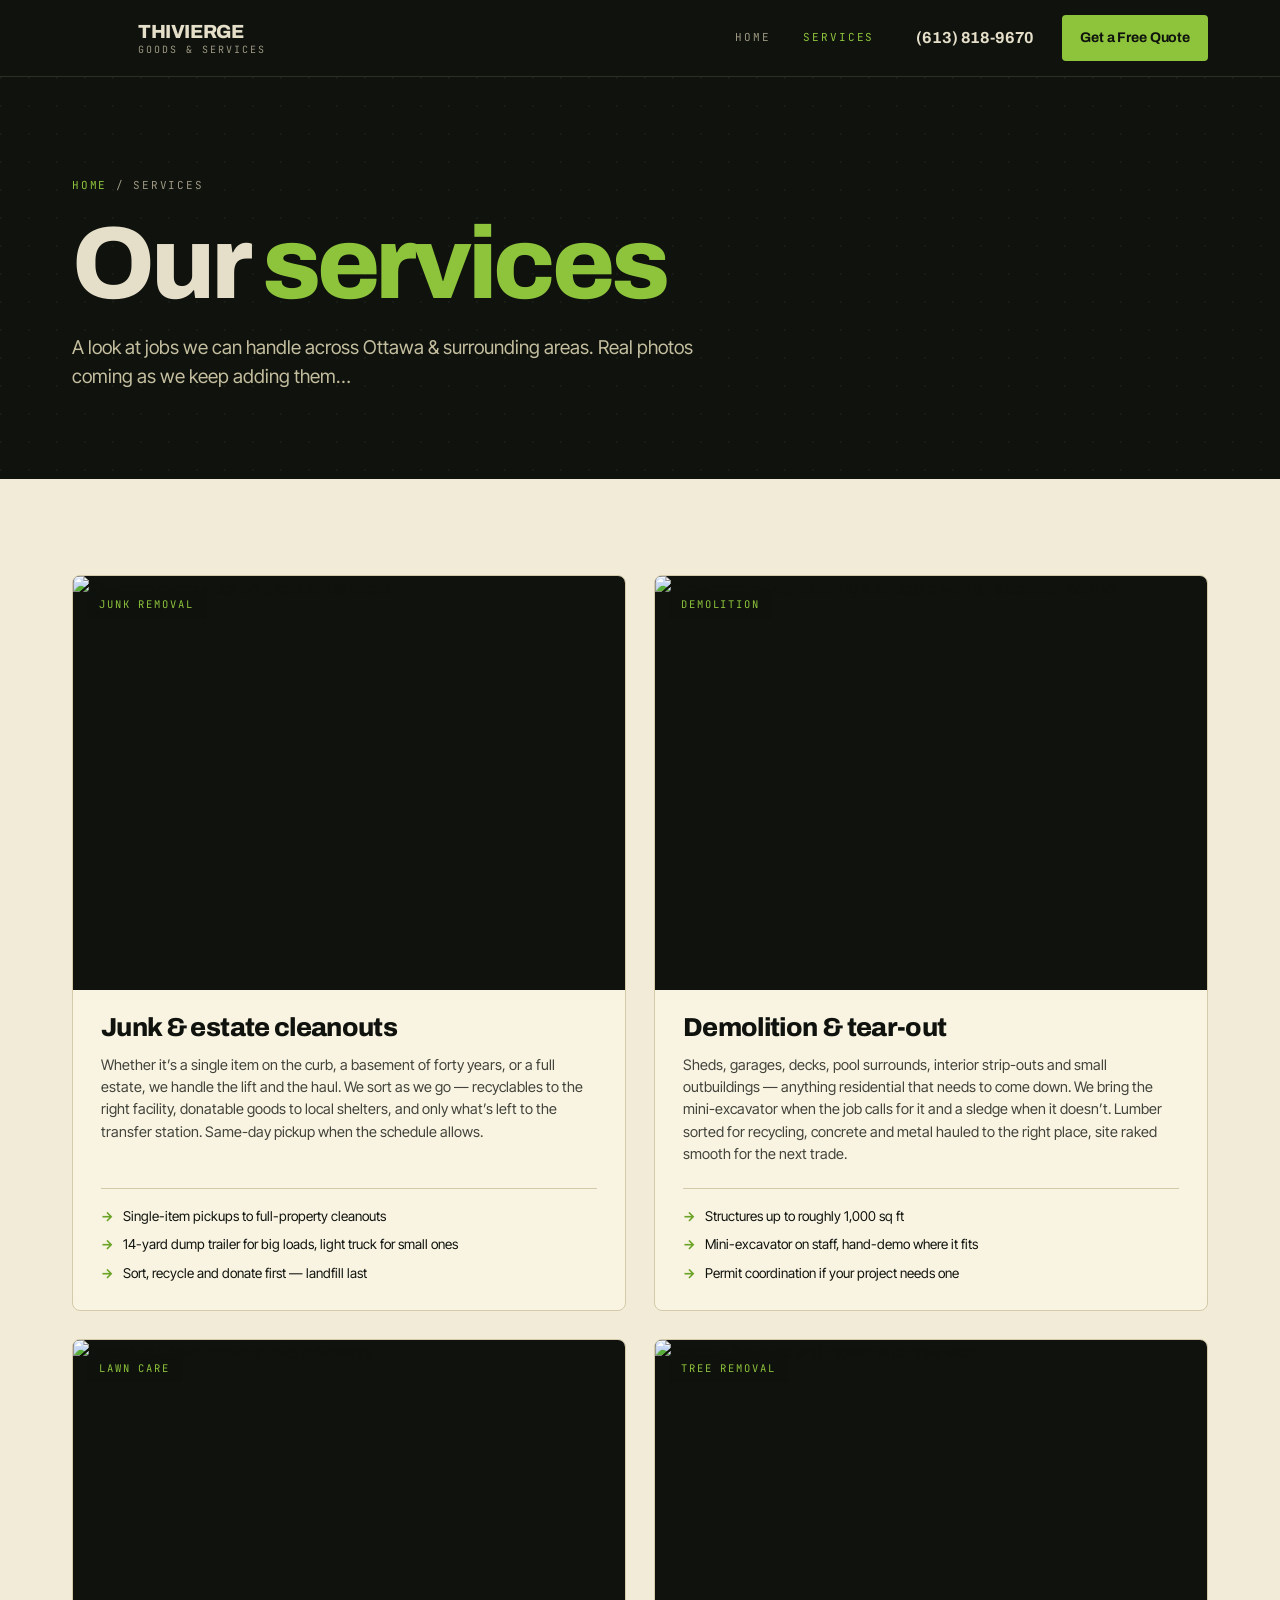
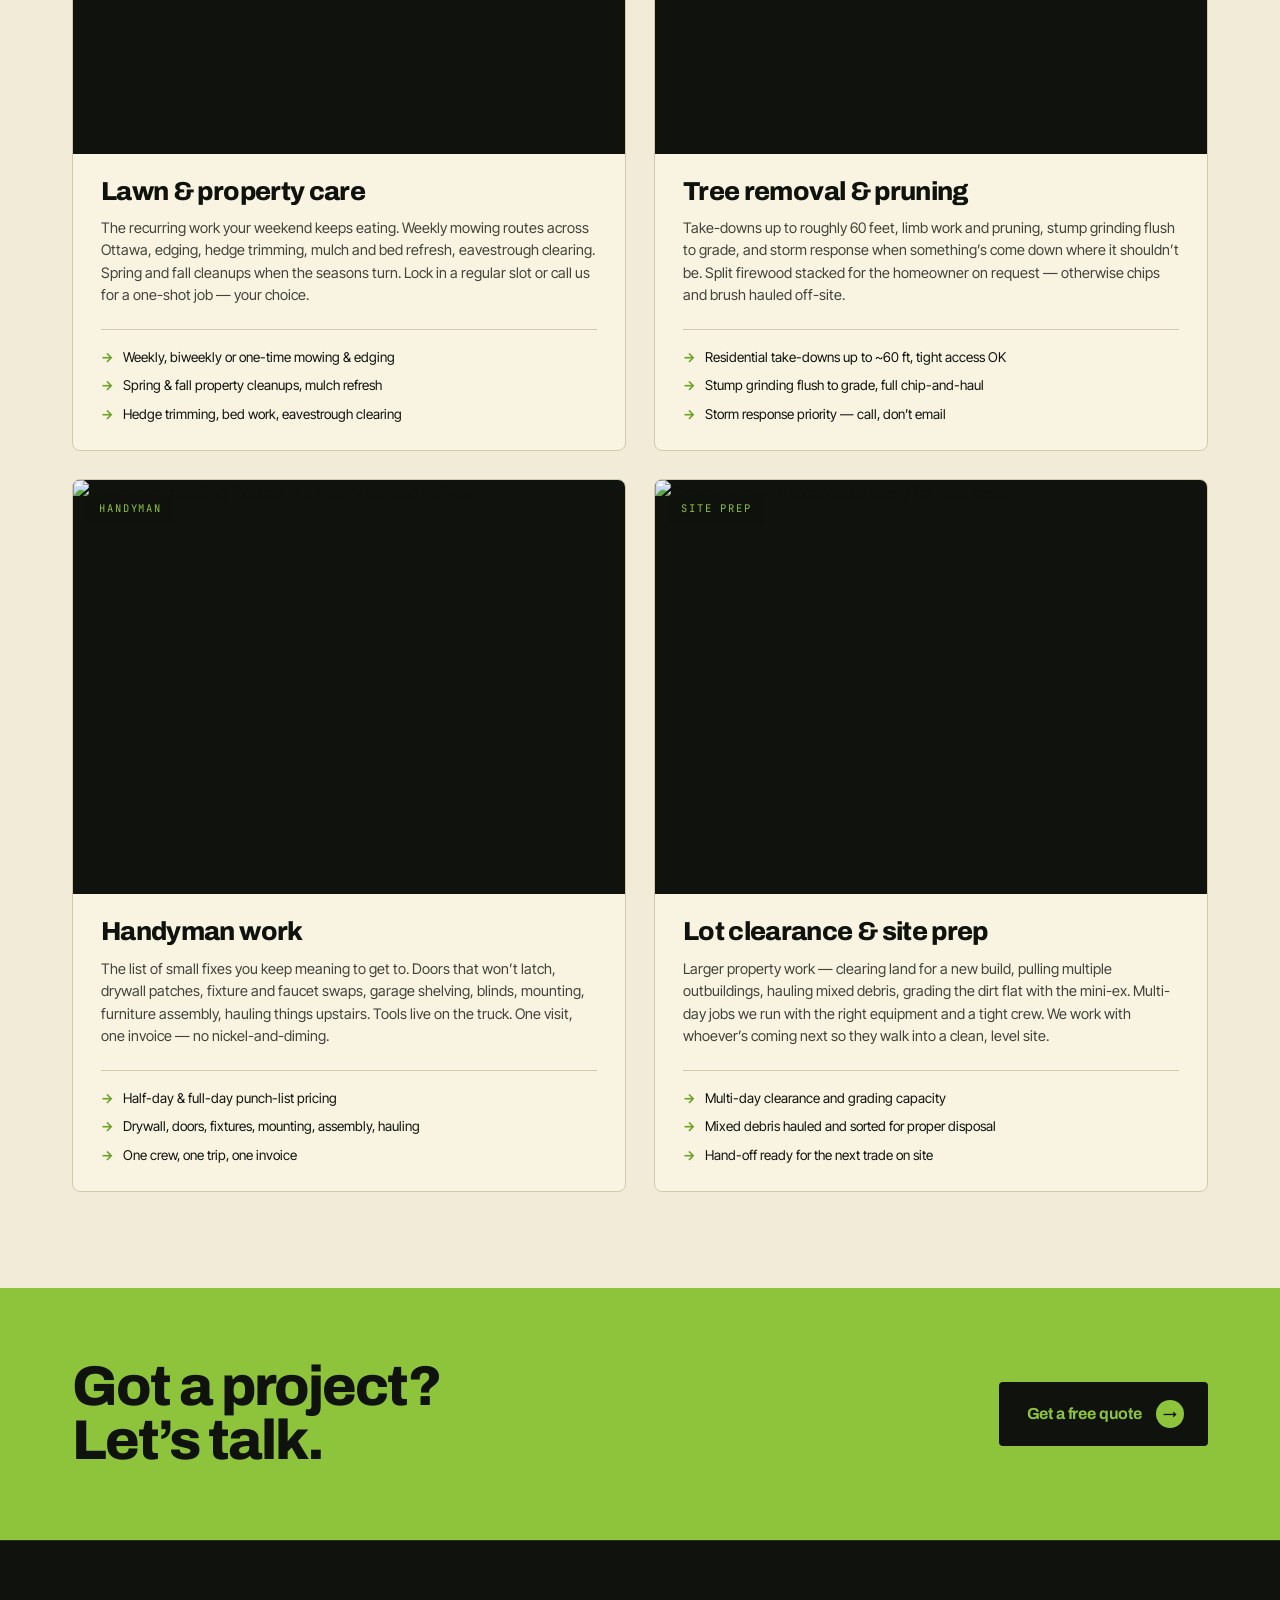
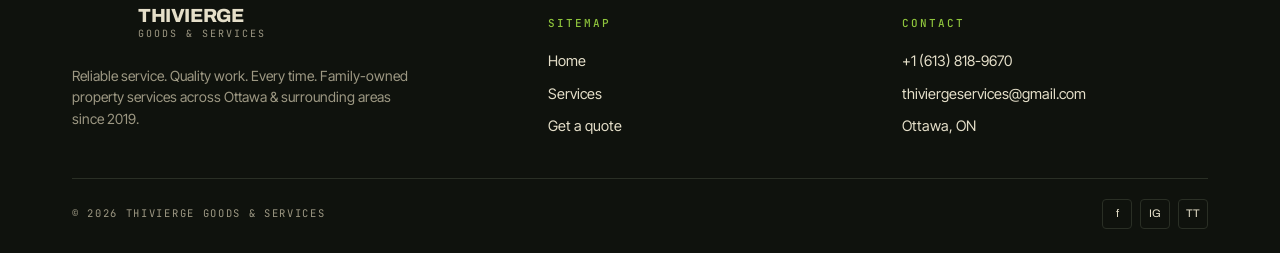
==== services.html @ 4141cfe2 "Add files via upload" ====
<!doctype html>
<html lang="en">
<head>
  <meta charset="utf-8" />
  <meta name="viewport" content="width=device-width, initial-scale=1" />
  <title>Services — Thivierge Goods &amp; Services</title>
  <meta name="description" content="Thivierge Goods &amp; Services — junk removal, demolition, lawn care, tree work, handyman jobs and site prep across Ottawa &amp; surrounding areas." />
  <link rel="preconnect" href="https://fonts.googleapis.com">
  <link rel="preconnect" href="https://fonts.gstatic.com" crossorigin>
  <link href="https://fonts.googleapis.com/css2?family=Archivo:wght@500;700;800&family=Inter+Tight:wght@400;500;600&family=JetBrains+Mono:wght@400;500&display=swap" rel="stylesheet">
  <link rel="stylesheet" href="style.css" />
  <style>
    /* Scroll padding so anchor jumps land below the sticky nav */
    html { scroll-padding-top: 96px; }
  </style>
</head>
<body data-screen-label="Services">

  <header class="nav">
    <div class="wrap nav-inner">
      <a href="index.html" class="brand">
        <span class="brand-mark" aria-label="Thivierge logo"></span>
        <span class="brand-name">
          <div class="n1">THIVIERGE</div>
          <div class="n2">Goods &amp; Services</div>
        </span>
      </a>
      <div class="nav-right">
        <nav class="nav-links">
          <a href="index.html">Home</a>
          <a href="services.html" class="active">Services</a>
        </nav>
        <a href="tel:+16138189670" class="nav-phone">(613) 818-9670</a>
        <a href="index.html#quote" class="nav-cta">Get a Free Quote</a>
      </div>
    </div>
  </header>

  <!-- Page hero -->
  <section class="page-hero">
    <div class="wrap page-hero-inner">
      <div class="crumb"><a href="index.html">Home</a> / Services</div>
      <h1>Our <span class="em">services</span></h1>
      <p class="lede">A look at jobs we can handle across Ottawa &amp; surrounding areas. Real photos coming as we keep adding them&hellip;</p>
    </div>
  </section>

  <!-- Services grid -->
  <section>
    <div class="wrap">
      <div class="case-grid">

        <article class="case" id="junk">
          <div class="case-photo">
            <img src="assets/portfolio/heavy-duty-reliability.jpg" alt="Thivierge dump truck on a residential street" loading="lazy" />
            <span class="badge">Junk removal</span>
          </div>
          <div class="case-body">
            <h3>Junk &amp; estate cleanouts</h3>
            <p class="desc">Whether it&rsquo;s a single item on the curb, a basement of forty years, or a full estate, we handle the lift and the haul. We sort as we go &mdash; recyclables to the right facility, donatable goods to local shelters, and only what&rsquo;s left to the transfer station. Same-day pickup when the schedule allows.</p>
            <ul class="case-features">
              <li>Single-item pickups to full-property cleanouts</li>
              <li>14-yard dump trailer for big loads, light truck for small ones</li>
              <li>Sort, recycle and donate first &mdash; landfill last</li>
            </ul>
          </div>
        </article>

        <article class="case" id="demo">
          <div class="case-photo">
            <img src="assets/portfolio/structural-demolition.jpg" alt="Crew member demolishing a structure with an excavator behind" loading="lazy" />
            <span class="badge">Demolition</span>
          </div>
          <div class="case-body">
            <h3>Demolition &amp; tear-out</h3>
            <p class="desc">Sheds, garages, decks, pool surrounds, interior strip-outs and small outbuildings &mdash; anything residential that needs to come down. We bring the mini-excavator when the job calls for it and a sledge when it doesn&rsquo;t. Lumber sorted for recycling, concrete and metal hauled to the right place, site raked smooth for the next trade.</p>
            <ul class="case-features">
              <li>Structures up to roughly 1,000 sq ft</li>
              <li>Mini-excavator on staff, hand-demo where it fits</li>
              <li>Permit coordination if your project needs one</li>
            </ul>
          </div>
        </article>

        <article class="case" id="lawn">
          <div class="case-photo">
            <img src="assets/portfolio/precision-lawn-care.jpg" alt="Freshly cut lawn between two driveways" loading="lazy" />
            <span class="badge">Lawn care</span>
          </div>
          <div class="case-body">
            <h3>Lawn &amp; property care</h3>
            <p class="desc">The recurring work your weekend keeps eating. Weekly mowing routes across Ottawa, edging, hedge trimming, mulch and bed refresh, eavestrough clearing. Spring and fall cleanups when the seasons turn. Lock in a regular slot or call us for a one-shot job &mdash; your choice.</p>
            <ul class="case-features">
              <li>Weekly, biweekly or one-time mowing &amp; edging</li>
              <li>Spring &amp; fall property cleanups, mulch refresh</li>
              <li>Hedge trimming, bed work, eavestrough clearing</li>
            </ul>
          </div>
        </article>

        <article class="case" id="tree">
          <div class="case-photo">
            <img src="assets/portfolio/industrial-maintenance.jpg" alt="Stacked firewood and mower after tree work" loading="lazy" />
            <span class="badge">Tree removal</span>
          </div>
          <div class="case-body">
            <h3>Tree removal &amp; pruning</h3>
            <p class="desc">Take-downs up to roughly 60 feet, limb work and pruning, stump grinding flush to grade, and storm response when something&rsquo;s come down where it shouldn&rsquo;t be. Split firewood stacked for the homeowner on request &mdash; otherwise chips and brush hauled off-site.</p>
            <ul class="case-features">
              <li>Residential take-downs up to ~60 ft, tight access OK</li>
              <li>Stump grinding flush to grade, full chip-and-haul</li>
              <li>Storm response priority &mdash; call, don&rsquo;t email</li>
            </ul>
          </div>
        </article>

        <article class="case" id="handy">
          <div class="case-photo">
            <img src="assets/portfolio/honest-communication.jpg" alt="Handyman installing fixtures in a freshly painted hallway" loading="lazy" />
            <span class="badge">Handyman</span>
          </div>
          <div class="case-body">
            <h3>Handyman work</h3>
            <p class="desc">The list of small fixes you keep meaning to get to. Doors that won&rsquo;t latch, drywall patches, fixture and faucet swaps, garage shelving, blinds, mounting, furniture assembly, hauling things upstairs. Tools live on the truck. One visit, one invoice &mdash; no nickel-and-diming.</p>
            <ul class="case-features">
              <li>Half-day &amp; full-day punch-list pricing</li>
              <li>Drywall, doors, fixtures, mounting, assembly, hauling</li>
              <li>One crew, one trip, one invoice</li>
            </ul>
          </div>
        </article>

        <article class="case" id="site">
          <div class="case-photo">
            <img src="assets/portfolio/clean-site-solutions.jpg" alt="Cleared site with excavators ready for next trade" loading="lazy" />
            <span class="badge">Site prep</span>
          </div>
          <div class="case-body">
            <h3>Lot clearance &amp; site prep</h3>
            <p class="desc">Larger property work &mdash; clearing land for a new build, pulling multiple outbuildings, hauling mixed debris, grading the dirt flat with the mini-ex. Multi-day jobs we run with the right equipment and a tight crew. We work with whoever&rsquo;s coming next so they walk into a clean, level site.</p>
            <ul class="case-features">
              <li>Multi-day clearance and grading capacity</li>
              <li>Mixed debris hauled and sorted for proper disposal</li>
              <li>Hand-off ready for the next trade on site</li>
            </ul>
          </div>
        </article>

      </div>
    </div>
  </section>

  <!-- CTA strip -->
  <section class="cta-strip">
    <div class="wrap cta-strip-inner">
      <h2>Got a project?<br/>Let&rsquo;s talk.</h2>
      <a href="index.html#quote" class="btn-primary">
        Get a free quote
        <span class="arrow">→</span>
      </a>
    </div>
  </section>

  <!-- Footer -->
  <footer class="foot">
    <div class="wrap">
      <div class="foot-inner">
        <div class="foot-brand">
          <a href="index.html" class="brand">
            <span class="brand-mark"></span>
            <span class="brand-name">
              <div class="n1">THIVIERGE</div>
              <div class="n2">Goods &amp; Services</div>
            </span>
          </a>
          <p class="blurb">Reliable service. Quality work. Every time. Family-owned property services across Ottawa &amp; surrounding areas since 2019.</p>
        </div>
        <div>
          <h5>Sitemap</h5>
          <ul>
            <li><a href="index.html">Home</a></li>
            <li><a href="services.html">Services</a></li>
            <li><a href="index.html#quote">Get a quote</a></li>
          </ul>
        </div>
        <div>
          <h5>Contact</h5>
          <ul>
            <li><a href="tel:+16138189670">+1 (613) 818-9670</a></li>
            <li><a href="mailto:thiviergeservices@gmail.com">thiviergeservices@gmail.com</a></li>
            <li>Ottawa, ON</li>
          </ul>
        </div>
      </div>
      <div class="foot-bottom">
        <div>© 2026 Thivierge Goods &amp; Services</div>
        <div class="socials">
          <a href="#" aria-label="Facebook">f</a>
          <a href="#" aria-label="Instagram">IG</a>
          <a href="#" aria-label="TikTok">TT</a>
        </div>
      </div>
    </div>
  </footer>
</body>
</html>
---- style.css ----
/* =========================================================
   Thivierge Goods & Services — clean two-page site
   Dark + cream + green. Bold sans. Minimal noise.
   ========================================================= */

:root {
  --ink:          #0f120d;
  --ink-2:        #1a1e16;
  --rule-dark:    #2a2f25;
  --cream:        #f1ebd8;
  --paper:        #f9f4e2;
  --on-dark:      #e5dfc9;
  --on-dark-soft: #9d9883;
  --muted-light:  #6e695b;
  --rule-light:   #d4c9a8;
  --green:        #8ec43c;
  --green-deep:   #6ba326;
}

* { box-sizing: border-box; }
html, body { margin: 0; padding: 0; }
html { scroll-behavior: smooth; }
body {
  background: var(--cream);
  color: var(--ink);
  font-family: "Inter Tight", "Inter", system-ui, sans-serif;
  font-size: 16px;
  line-height: 1.55;
  -webkit-font-smoothing: antialiased;
  text-rendering: optimizeLegibility;
}
img { max-width: 100%; display: block; }
a { color: inherit; text-decoration: none; }
button { font: inherit; }
h1, h2, h3, h4 { margin: 0; }
p { margin: 0; }

.display {
  font-family: "Archivo", "Inter Tight", system-ui, sans-serif;
  font-weight: 800;
  letter-spacing: -0.035em;
  line-height: 0.94;
}
.mono {
  font-family: "JetBrains Mono", ui-monospace, "SF Mono", Menlo, monospace;
  font-size: 11.5px;
  letter-spacing: 0.16em;
  text-transform: uppercase;
}

.wrap { max-width: 1200px; margin: 0 auto; padding: 0 32px; }
section { padding: 96px 0; }

/* ---------- Nav ---------- */
.nav {
  background: var(--ink);
  color: var(--on-dark);
  position: sticky; top: 0; z-index: 50;
  border-bottom: 1px solid var(--rule-dark);
}
.nav-inner {
  display: flex; align-items: center; justify-content: space-between;
  height: 76px;
}
.brand { display: flex; align-items: center; gap: 14px; }
.brand-mark {
  width: 52px; height: 52px;
  background: url('assets/logo.png') center/contain no-repeat;
  border-radius: 4px;
}
.brand-name { line-height: 1; }
.brand-name .n1 {
  font-family: "Archivo", sans-serif;
  font-weight: 800;
  font-size: 19px;
  letter-spacing: -0.02em;
  color: var(--on-dark);
}
.brand-name .n2 {
  font-family: "JetBrains Mono", monospace;
  font-size: 10px; letter-spacing: 0.2em;
  color: var(--on-dark-soft); text-transform: uppercase;
  margin-top: 4px;
}
.nav-right { display: flex; align-items: center; gap: 28px; }
.nav-links { display: flex; gap: 4px; }
.nav-links a {
  font-family: "JetBrains Mono", monospace;
  font-size: 11px; letter-spacing: 0.18em; text-transform: uppercase;
  padding: 10px 14px;
  color: var(--on-dark-soft);
  border-radius: 4px;
  transition: color .15s, background .15s;
}
.nav-links a:hover { color: var(--on-dark); }
.nav-links a.active { color: var(--green); }
.nav-phone {
  font-family: "Archivo", sans-serif;
  font-weight: 700;
  font-size: 16px;
  letter-spacing: -0.01em;
  color: var(--on-dark);
}
.nav-phone:hover { color: var(--green); }
.nav-cta {
  display: inline-flex; align-items: center; gap: 12px;
  padding: 12px 18px;
  background: var(--green); color: var(--ink);
  border-radius: 4px;
  font-family: "Archivo", sans-serif;
  font-weight: 700;
  font-size: 14px;
  letter-spacing: -0.01em;
  transition: background .2s;
}
.nav-cta:hover { background: var(--on-dark); }

/* ---------- Hero ---------- */
.hero {
  background: var(--ink);
  color: var(--on-dark);
  padding: 100px 0 120px;
  position: relative;
  overflow: hidden;
}
.hero::before {
  content: "";
  position: absolute; inset: 0;
  background-image:
    radial-gradient(circle at 1px 1px, rgba(255,255,255,.04) 1px, transparent 0);
  background-size: 28px 28px;
  pointer-events: none;
}
.hero-inner { position: relative; }
.hero-grid {
  display: grid;
  grid-template-columns: 1.05fr 0.95fr;
  gap: 64px;
  align-items: center;
  position: relative;
}
.hero-photo {
  position: relative;
  aspect-ratio: 4/5;
  border-radius: 10px;
  overflow: hidden;
  border: 1px solid var(--rule-dark);
  box-shadow: 0 30px 60px -20px rgba(0,0,0,.45);
}
.hero-photo img {
  width: 100%; height: 100%;
  object-fit: cover;
  display: block;
}
.hero-photo .tag {
  position: absolute; left: 18px; bottom: 18px;
  display: inline-flex; align-items: center; gap: 10px;
  padding: 8px 14px;
  background: rgba(15,18,13,.85);
  color: var(--on-dark);
  border-radius: 4px;
  font-family: "JetBrains Mono", monospace;
  font-size: 10.5px; letter-spacing: 0.18em;
  text-transform: uppercase;
  backdrop-filter: blur(6px);
}
.hero-photo .tag .dot {
  width: 7px; height: 7px; border-radius: 50%;
  background: var(--green);
}
.hero .eyebrow {
  display: inline-flex; align-items: center; gap: 12px;
  padding: 7px 14px 7px 10px;
  border: 1px solid var(--rule-dark);
  border-radius: 999px;
  background: var(--ink-2);
}
.hero .eyebrow .pip {
  width: 8px; height: 8px; border-radius: 50%;
  background: var(--green);
  box-shadow: 0 0 0 4px rgba(142,196,60,.18);
}
.hero .eyebrow .mono { color: var(--on-dark); }
.hero h1 {
  font-family: "Archivo", sans-serif;
  font-weight: 800;
  font-size: clamp(56px, 8vw, 120px);
  letter-spacing: -0.04em;
  line-height: 0.9;
  margin: 28px 0 32px;
  color: var(--on-dark);
  max-width: 14ch;
}
.hero h1 .em { color: var(--green); }
.hero-sub {
  font-size: 20px;
  max-width: 620px;
  color: #c4be9f;
  line-height: 1.5;
}
.hero-cta-row {
  margin-top: 44px;
  display: flex; gap: 16px; align-items: center; flex-wrap: wrap;
}
.btn-primary {
  display: inline-flex; align-items: center; gap: 14px;
  background: var(--green); color: var(--ink);
  padding: 18px 24px 18px 28px;
  border-radius: 4px;
  font-family: "Archivo", sans-serif;
  font-weight: 700;
  font-size: 16px;
  letter-spacing: -0.01em;
  border: 0; cursor: pointer;
  transition: background .2s, transform .15s;
}
.btn-primary:hover { background: var(--on-dark); transform: translateY(-1px); }
.btn-primary .arrow {
  width: 28px; height: 28px;
  background: var(--ink); color: var(--green);
  border-radius: 50%;
  display: flex; align-items: center; justify-content: center;
  font-size: 14px;
}
.btn-ghost {
  display: inline-flex; align-items: center; gap: 12px;
  padding: 18px 24px;
  border: 1px solid var(--rule-dark); color: var(--on-dark);
  border-radius: 4px;
  font-family: "JetBrains Mono", monospace;
  font-size: 12px; letter-spacing: 0.16em;
  text-transform: uppercase;
  background: transparent;
}
.btn-ghost:hover { border-color: var(--green); color: var(--green); }

.hero-phone-row {
  margin-top: 40px;
  display: flex; align-items: center; gap: 16px;
  font-family: "JetBrains Mono", monospace;
  font-size: 11px; letter-spacing: 0.16em; text-transform: uppercase;
  color: var(--on-dark-soft);
}
.hero-phone-row .num {
  font-family: "Archivo", sans-serif;
  font-weight: 700;
  font-size: 30px;
  letter-spacing: -0.02em;
  color: var(--on-dark);
}
.hero-phone-row .num:hover { color: var(--green); }

/* ---------- Trust strip ---------- */
.trust {
  background: var(--ink);
  border-top: 1px solid var(--rule-dark);
  border-bottom: 1px solid var(--rule-dark);
  color: var(--on-dark);
}
.trust-inner {
  display: grid; grid-template-columns: repeat(3, 1fr);
}
.trust-cell {
  padding: 32px 36px;
  border-right: 1px solid var(--rule-dark);
  display: flex; align-items: center; gap: 22px;
}
.trust-cell:last-child { border-right: 0; }
.trust-cell .icon {
  width: 44px; height: 44px;
  background: var(--green); color: var(--ink);
  border-radius: 50%;
  display: flex; align-items: center; justify-content: center;
  font-family: "Archivo", sans-serif;
  font-weight: 800;
  font-size: 16px;
  flex-shrink: 0;
}
.trust-cell .body strong {
  display: block;
  font-family: "Archivo", sans-serif;
  font-weight: 700;
  font-size: 18px;
  letter-spacing: -0.015em;
  color: var(--on-dark);
}
.trust-cell .body span {
  font-size: 13.5px;
  color: var(--on-dark-soft);
  margin-top: 4px;
  display: block;
}

/* ---------- Section heading (simple) ---------- */
.head {
  margin-bottom: 56px;
}
.head .mono { color: var(--green-deep); }
.head h2 {
  font-family: "Archivo", sans-serif;
  font-weight: 800;
  font-size: clamp(40px, 5vw, 68px);
  letter-spacing: -0.035em;
  line-height: 0.95;
  margin-top: 16px;
  max-width: 18ch;
}
.head h2 .em { color: var(--green-deep); }
.head .lede {
  margin-top: 20px;
  font-size: 18px;
  color: var(--muted-light);
  max-width: 580px;
  line-height: 1.55;
}

/* ---------- Services grid ---------- */
.svc-grid {
  display: grid;
  grid-template-columns: repeat(3, 1fr);
  gap: 20px;
}
.svc {
  background: var(--paper);
  border: 1px solid var(--rule-light);
  border-radius: 8px;
  padding: 28px 28px 26px;
  display: flex; flex-direction: column;
  min-height: 220px;
  transition: border-color .2s, transform .2s;
}
.svc:hover {
  border-color: var(--ink);
  transform: translateY(-2px);
}
.svc .n {
  font-family: "JetBrains Mono", monospace;
  font-size: 11px; letter-spacing: 0.16em;
  color: var(--green-deep);
  margin-bottom: 18px;
}
.svc h3 {
  font-family: "Archivo", sans-serif;
  font-weight: 800;
  font-size: 24px;
  letter-spacing: -0.02em;
  line-height: 1.05;
  margin-bottom: 10px;
}
.svc p {
  font-size: 14.5px;
  color: var(--ink);
  opacity: 0.8;
  line-height: 1.55;
}

/* ---------- Quote section (dark) ---------- */
.quote {
  background: var(--ink);
  color: var(--on-dark);
}
.quote-grid {
  display: grid;
  grid-template-columns: 0.95fr 1.05fr;
  gap: 64px;
  align-items: start;
}
.quote .head { margin-bottom: 0; }
.quote .head .mono { color: var(--green); }
.quote .head h2 { color: var(--on-dark); }
.quote .head h2 .em { color: var(--green); }
.quote .head .lede { color: var(--on-dark-soft); }
.quote-side {
  margin-top: 36px;
  padding: 24px 28px;
  background: var(--ink-2);
  border: 1px solid var(--rule-dark);
  border-radius: 8px;
}
.quote-side .block + .block { margin-top: 18px; }
.quote-side .lbl {
  font-family: "JetBrains Mono", monospace;
  font-size: 10.5px; letter-spacing: 0.18em; text-transform: uppercase;
  color: var(--green);
}
.quote-side .v {
  font-family: "Archivo", sans-serif;
  font-weight: 700;
  font-size: 26px;
  letter-spacing: -0.02em;
  margin-top: 6px;
}
.quote-side .v.sm { font-size: 17px; }
.quote-side a { display: block; }
.quote-side a:hover .v { color: var(--green); }

.form {
  background: var(--ink-2);
  border: 1px solid var(--rule-dark);
  padding: 36px;
  border-radius: 8px;
}
.form-row { display: grid; grid-template-columns: 1fr 1fr; gap: 16px; }
.field { margin-bottom: 18px; }
.field label {
  display: block;
  font-family: "JetBrains Mono", monospace;
  font-size: 10.5px; letter-spacing: 0.16em; text-transform: uppercase;
  color: var(--green);
  margin-bottom: 8px;
}
.field input, .field select, .field textarea {
  width: 100%;
  padding: 13px 14px;
  border: 1px solid var(--rule-dark);
  background: var(--ink);
  border-radius: 4px;
  font-family: "Inter Tight", system-ui, sans-serif;
  font-size: 15px;
  color: var(--on-dark);
}
.field input:focus, .field select:focus, .field textarea:focus {
  outline: 0; border-color: var(--green);
}
.field textarea { min-height: 110px; resize: vertical; }
.form .btn-primary { width: 100%; justify-content: center; padding: 18px; margin-top: 8px; }
.form-note {
  font-family: "JetBrains Mono", monospace;
  font-size: 10px; letter-spacing: 0.14em; text-transform: uppercase;
  color: var(--on-dark-soft);
  margin-top: 16px;
  text-align: center;
}

/* ---------- Footer ---------- */
.foot {
  background: var(--ink);
  color: var(--on-dark);
  padding: 56px 0 24px;
  border-top: 1px solid var(--rule-dark);
}
.foot-inner {
  display: grid; grid-template-columns: 1.4fr 1fr 1fr;
  gap: 48px;
  margin-bottom: 40px;
}
.foot-brand { max-width: 340px; }
.foot-brand .blurb {
  margin-top: 16px;
  font-size: 14px;
  color: var(--on-dark-soft);
  line-height: 1.55;
}
.foot h5 {
  font-family: "JetBrains Mono", monospace;
  font-size: 11px; letter-spacing: 0.18em; text-transform: uppercase;
  color: var(--green);
  margin-bottom: 18px;
  font-weight: 500;
}
.foot ul { list-style: none; margin: 0; padding: 0; display: flex; flex-direction: column; gap: 10px; }
.foot ul li { font-size: 14.5px; color: var(--on-dark); }
.foot ul a:hover { color: var(--green); }
.foot-bottom {
  padding-top: 20px;
  border-top: 1px solid var(--rule-dark);
  display: flex; justify-content: space-between; align-items: center;
  font-family: "JetBrains Mono", monospace;
  font-size: 10.5px; letter-spacing: 0.16em; text-transform: uppercase;
  color: var(--on-dark-soft);
}
.foot-bottom .socials { display: flex; gap: 8px; }
.foot-bottom .socials a {
  width: 30px; height: 30px;
  border: 1px solid var(--rule-dark);
  border-radius: 4px;
  display: flex; align-items: center; justify-content: center;
  color: var(--on-dark);
  font-family: "Archivo", sans-serif;
  font-size: 11px;
  letter-spacing: 0;
  text-transform: none;
}
.foot-bottom .socials a:hover { background: var(--green); border-color: var(--green); color: var(--ink); }

/* ---------- Portfolio page ---------- */
.page-hero {
  background: var(--ink);
  color: var(--on-dark);
  padding: 100px 0 88px;
  position: relative; overflow: hidden;
}
.page-hero::before {
  content: ""; position: absolute; inset: 0;
  background-image: radial-gradient(circle at 1px 1px, rgba(255,255,255,.04) 1px, transparent 0);
  background-size: 28px 28px;
  pointer-events: none;
}
.page-hero-inner { position: relative; }
.page-hero .crumb {
  font-family: "JetBrains Mono", monospace;
  font-size: 11px; letter-spacing: 0.16em; text-transform: uppercase;
  color: var(--on-dark-soft);
  margin-bottom: 24px;
}
.page-hero .crumb a { color: var(--green); }
.page-hero h1 {
  font-family: "Archivo", sans-serif;
  font-weight: 800;
  font-size: clamp(56px, 8vw, 120px);
  letter-spacing: -0.04em;
  line-height: 0.9;
  margin-bottom: 24px;
}
.page-hero h1 .em { color: var(--green); }
.page-hero .lede {
  font-size: 19px;
  color: #c4be9f;
  max-width: 680px;
  line-height: 1.5;
}

/* portfolio filter */
.port-filter {
  display: flex; gap: 8px; flex-wrap: wrap;
  margin-bottom: 56px;
  padding-bottom: 28px;
  border-bottom: 1px solid var(--rule-light);
}
.port-filter .lbl {
  font-family: "JetBrains Mono", monospace;
  font-size: 11px; letter-spacing: 0.16em; text-transform: uppercase;
  color: var(--muted-light);
  align-self: center;
  margin-right: 4px;
}
.port-filter button {
  padding: 9px 16px;
  border: 1px solid var(--rule-light);
  background: transparent;
  border-radius: 999px;
  font-family: "JetBrains Mono", monospace;
  font-size: 11px; letter-spacing: 0.14em; text-transform: uppercase;
  cursor: pointer;
  color: var(--ink);
  transition: all .2s;
}
.port-filter button:hover { border-color: var(--ink); }
.port-filter button.on { background: var(--ink); color: var(--green); border-color: var(--ink); }

/* portfolio cards */
.case-grid {
  display: grid;
  grid-template-columns: 1fr 1fr;
  gap: 28px;
}
.case {
  background: var(--paper);
  border: 1px solid var(--rule-light);
  border-radius: 8px;
  overflow: hidden;
  display: flex; flex-direction: column;
  transition: border-color .2s, transform .2s;
}
.case:hover {
  border-color: var(--ink);
  transform: translateY(-2px);
}
.case-photo {
  position: relative;
  aspect-ratio: 4/3;
  overflow: hidden;
  background: var(--ink);
}
.case-photo img {
  width: 100%; height: 100%;
  object-fit: cover;
  display: block;
}
.case-photo .badge {
  position: absolute; left: 14px; top: 14px;
  padding: 6px 12px;
  background: rgba(15,18,13,.85); color: var(--green);
  border-radius: 3px;
  font-family: "JetBrains Mono", monospace;
  font-size: 10.5px; letter-spacing: 0.18em;
  text-transform: uppercase;
  backdrop-filter: blur(4px);
}

.case-body {
  padding: 24px 28px 26px;
  flex: 1;
  display: flex; flex-direction: column;
}
.case-body .cat {
  font-family: "JetBrains Mono", monospace;
  font-size: 11px; letter-spacing: 0.16em;
  color: var(--green-deep);
  margin-bottom: 12px;
}
.case-body h3 {
  font-family: "Archivo", sans-serif;
  font-weight: 800;
  font-size: 26px;
  letter-spacing: -0.025em;
  line-height: 1.05;
  margin-bottom: 12px;
}
.case-body .desc {
  font-size: 14.5px;
  color: var(--ink);
  opacity: 0.78;
  line-height: 1.55;
  margin-bottom: 22px;
  flex: 1;
}
.case-meta {
  display: grid; grid-template-columns: repeat(3, 1fr);
  gap: 12px;
  padding-top: 18px;
  border-top: 1px solid var(--rule-light);
}
.case-meta dt {
  font-family: "JetBrains Mono", monospace;
  font-size: 10px; letter-spacing: 0.14em;
  text-transform: uppercase; color: var(--muted-light);
  margin-bottom: 4px;
}
.case-meta dd {
  margin: 0;
  font-family: "Archivo", sans-serif;
  font-weight: 700;
  font-size: 15px;
  letter-spacing: -0.015em;
}

/* "What's included" feature list inside service cards */
.case-features {
  list-style: none;
  margin: 0; padding: 18px 0 0;
  border-top: 1px solid var(--rule-light);
  display: flex; flex-direction: column;
  gap: 9px;
}
.case-features li {
  position: relative;
  padding-left: 22px;
  font-size: 13.5px;
  line-height: 1.45;
  color: var(--ink);
}
.case-features li::before {
  content: "→";
  color: var(--green-deep);
  position: absolute;
  left: 0; top: 0;
  font-weight: 700;
}

/* CTA strip on portfolio bottom */
.cta-strip {
  background: var(--green);
  color: var(--ink);
  padding: 72px 0;
}
.cta-strip-inner {
  display: flex; align-items: center; justify-content: space-between; gap: 32px;
}
.cta-strip h2 {
  font-family: "Archivo", sans-serif;
  font-weight: 800;
  font-size: clamp(36px, 4.6vw, 56px);
  letter-spacing: -0.035em;
  line-height: 0.96;
  max-width: 16ch;
}
.cta-strip .btn-primary {
  background: var(--ink);
  color: var(--green);
  flex-shrink: 0;
}
.cta-strip .btn-primary .arrow {
  background: var(--green);
  color: var(--ink);
}
.cta-strip .btn-primary:hover { background: var(--on-dark); color: var(--ink); }
.cta-strip .btn-primary:hover .arrow { background: var(--ink); color: var(--green); }

/* ---------- Responsive ---------- */
@media (max-width: 980px) {
  section { padding: 72px 0; }
  .nav-links { display: none; }
  .nav-phone { display: none; }
  .hero { padding: 72px 0 88px; }
  .hero-grid { grid-template-columns: 1fr; gap: 48px; }
  .hero-photo { aspect-ratio: 16/10; max-width: 100%; }
  .trust-inner { grid-template-columns: 1fr; }
  .trust-cell { border-right: 0; border-bottom: 1px solid var(--rule-dark); }
  .svc-grid { grid-template-columns: 1fr; }
  .quote-grid { grid-template-columns: 1fr; gap: 40px; }
  .form-row { grid-template-columns: 1fr; }
  .foot-inner { grid-template-columns: 1fr; gap: 32px; }
  .case-grid { grid-template-columns: 1fr; }
  .cta-strip-inner { flex-direction: column; align-items: flex-start; }
}
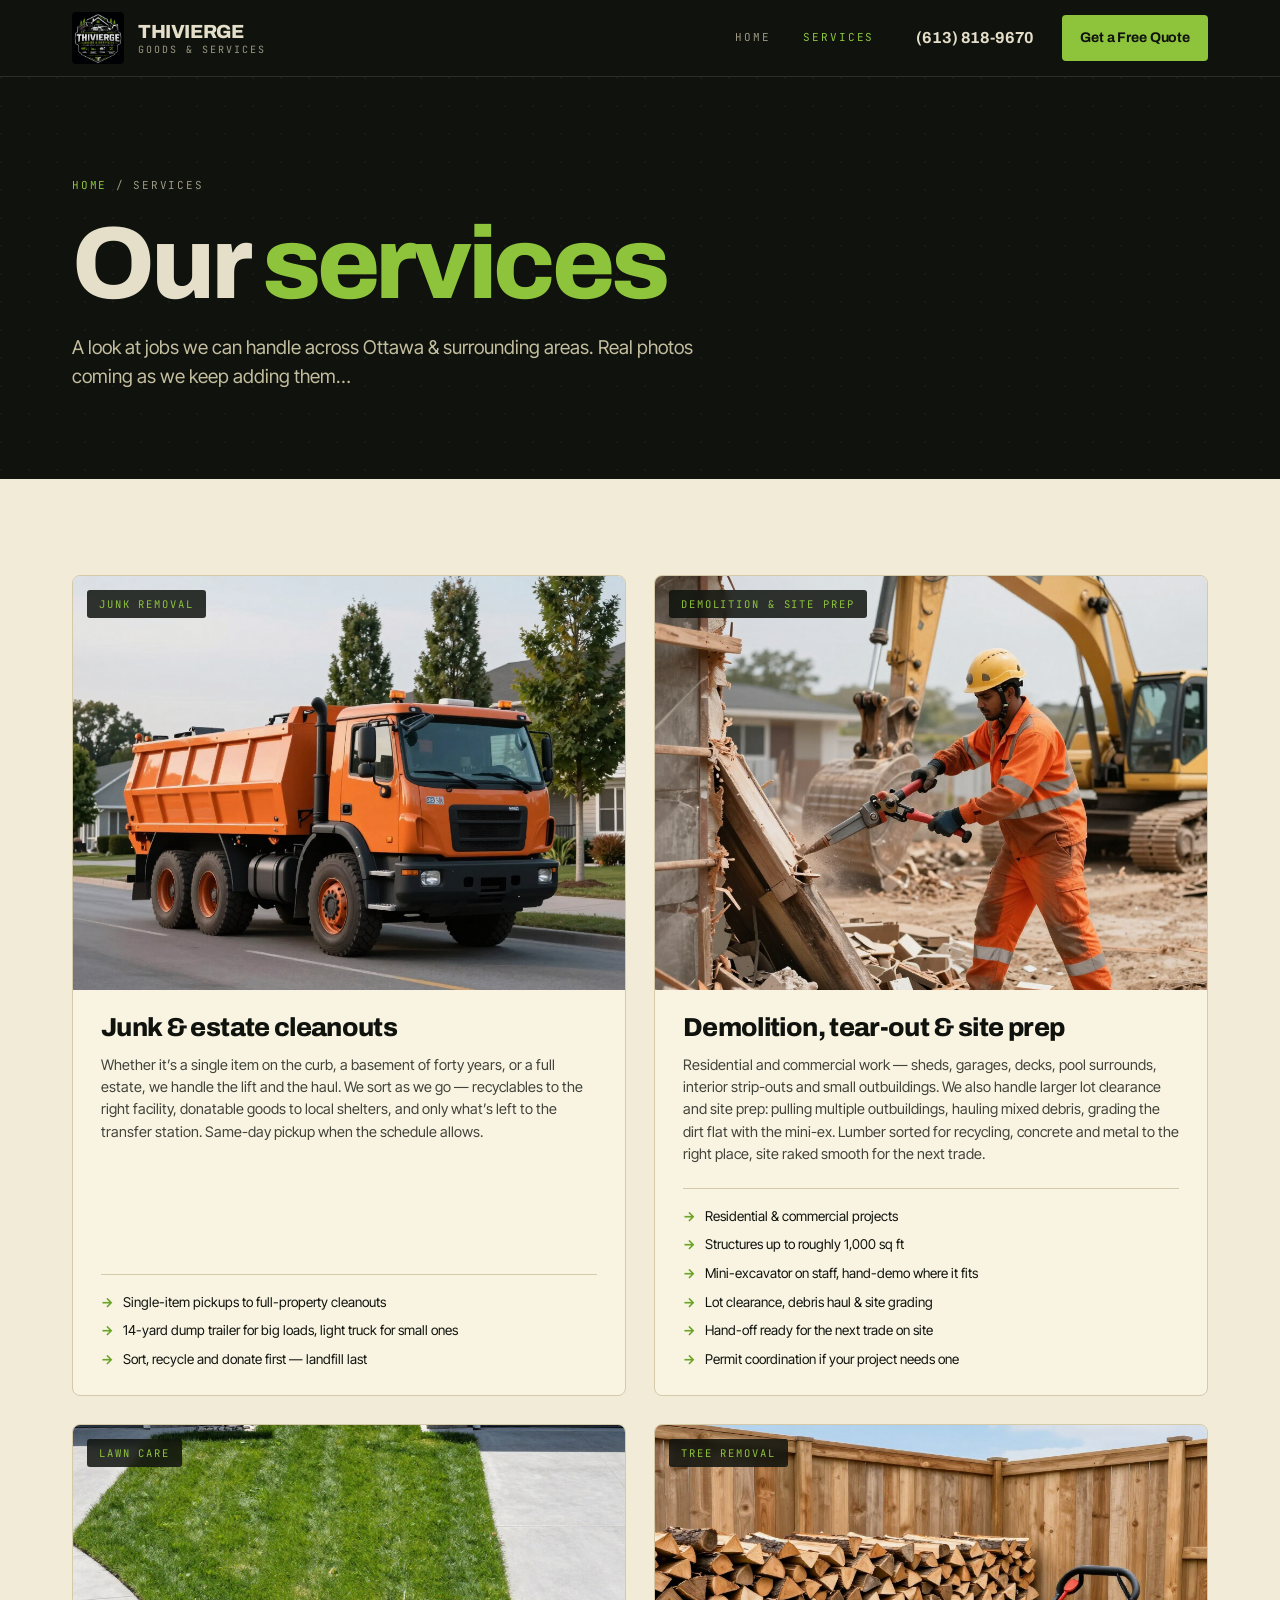
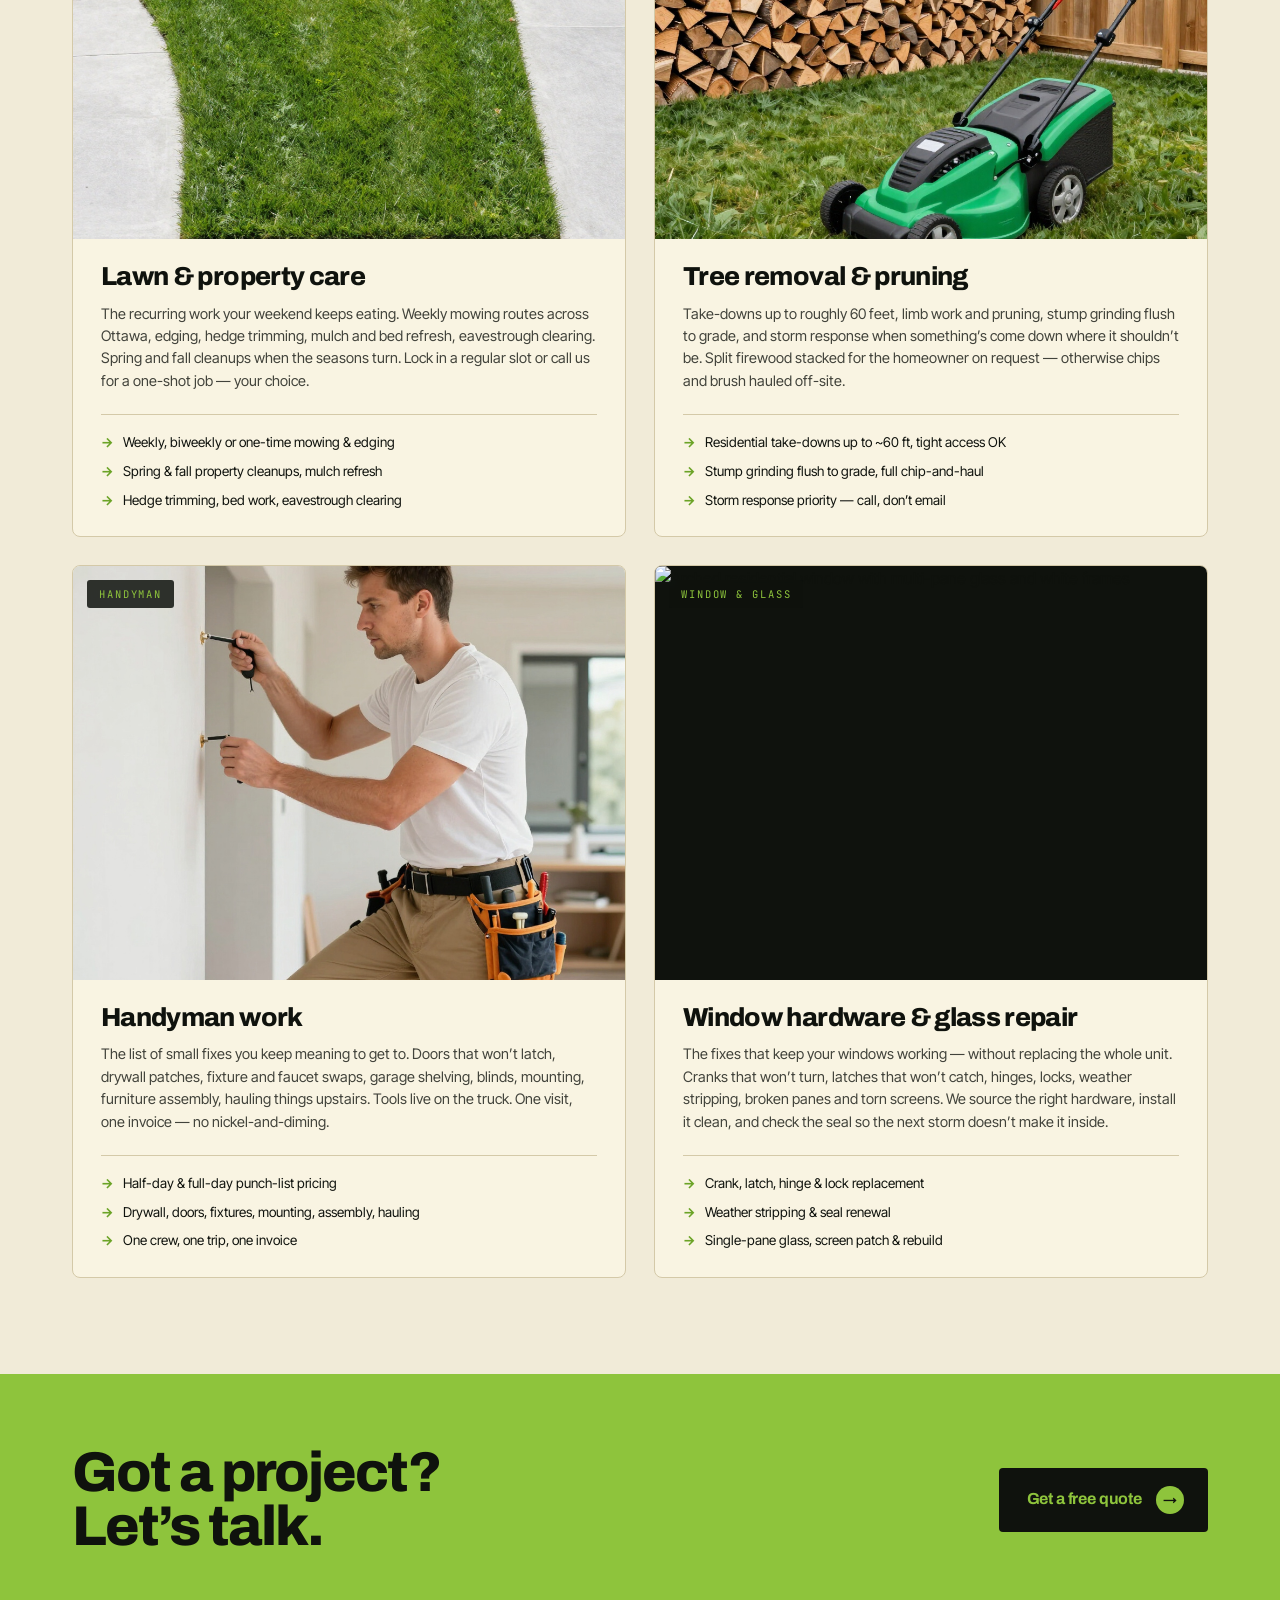
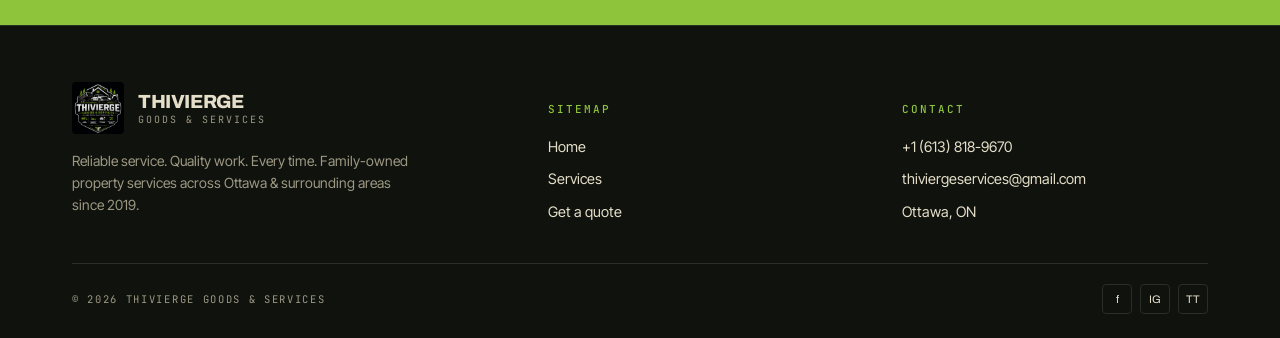
==== commit 0b459ffe: "Add files via upload" ====
--- a/services.html
+++ b/services.html
@@ -69,14 +69,17 @@
         <article class="case" id="demo">
           <div class="case-photo">
             <img src="assets/portfolio/structural-demolition.jpg" alt="Crew member demolishing a structure with an excavator behind" loading="lazy" />
-            <span class="badge">Demolition</span>
-          </div>
-          <div class="case-body">
-            <h3>Demolition &amp; tear-out</h3>
-            <p class="desc">Sheds, garages, decks, pool surrounds, interior strip-outs and small outbuildings &mdash; anything residential that needs to come down. We bring the mini-excavator when the job calls for it and a sledge when it doesn&rsquo;t. Lumber sorted for recycling, concrete and metal hauled to the right place, site raked smooth for the next trade.</p>
-            <ul class="case-features">
+            <span class="badge">Demolition &amp; site prep</span>
+          </div>
+          <div class="case-body">
+            <h3>Demolition, tear-out &amp; site prep</h3>
+            <p class="desc">Residential and commercial work &mdash; sheds, garages, decks, pool surrounds, interior strip-outs and small outbuildings. We also handle larger lot clearance and site prep: pulling multiple outbuildings, hauling mixed debris, grading the dirt flat with the mini-ex. Lumber sorted for recycling, concrete and metal to the right place, site raked smooth for the next trade.</p>
+            <ul class="case-features">
+              <li>Residential &amp; commercial projects</li>
               <li>Structures up to roughly 1,000 sq ft</li>
               <li>Mini-excavator on staff, hand-demo where it fits</li>
+              <li>Lot clearance, debris haul &amp; site grading</li>
+              <li>Hand-off ready for the next trade on site</li>
               <li>Permit coordination if your project needs one</li>
             </ul>
           </div>
@@ -130,18 +133,18 @@
           </div>
         </article>
 
-        <article class="case" id="site">
-          <div class="case-photo">
-            <img src="assets/portfolio/clean-site-solutions.jpg" alt="Cleared site with excavators ready for next trade" loading="lazy" />
-            <span class="badge">Site prep</span>
-          </div>
-          <div class="case-body">
-            <h3>Lot clearance &amp; site prep</h3>
-            <p class="desc">Larger property work &mdash; clearing land for a new build, pulling multiple outbuildings, hauling mixed debris, grading the dirt flat with the mini-ex. Multi-day jobs we run with the right equipment and a tight crew. We work with whoever&rsquo;s coming next so they walk into a clean, level site.</p>
-            <ul class="case-features">
-              <li>Multi-day clearance and grading capacity</li>
-              <li>Mixed debris hauled and sorted for proper disposal</li>
-              <li>Hand-off ready for the next trade on site</li>
+        <article class="case" id="window">
+          <div class="case-photo">
+            <img src="assets/portfolio/window-hardware.jpg" alt="Arched residential window with multi-pane glass and white frames" loading="lazy" />
+            <span class="badge">Window &amp; glass</span>
+          </div>
+          <div class="case-body">
+            <h3>Window hardware &amp; glass repair</h3>
+            <p class="desc">The fixes that keep your windows working &mdash; without replacing the whole unit. Cranks that won&rsquo;t turn, latches that won&rsquo;t catch, hinges, locks, weather stripping, broken panes and torn screens. We source the right hardware, install it clean, and check the seal so the next storm doesn&rsquo;t make it inside.</p>
+            <ul class="case-features">
+              <li>Crank, latch, hinge &amp; lock replacement</li>
+              <li>Weather stripping &amp; seal renewal</li>
+              <li>Single-pane glass, screen patch &amp; rebuild</li>
             </ul>
           </div>
         </article>
--- a/style.css
+++ b/style.css
@@ -585,6 +585,26 @@
   font-family: "JetBrains Mono", monospace;
   font-size: 10.5px; letter-spacing: 0.18em;
   text-transform: uppercase;
+  backdrop-filter: blur(4px);
+}
+
+/* Placeholder photo card — used until a real photo is uploaded */
+.case-photo-placeholder {
+  display: flex; align-items: center; justify-content: center;
+  background:
+    repeating-linear-gradient(135deg, #1a1e16 0 14px, #232820 14px 28px);
+  position: relative;
+}
+.case-photo-placeholder::before {
+  content: "Photo coming soon";
+  font-family: "JetBrains Mono", monospace;
+  font-size: 11px;
+  letter-spacing: 0.18em;
+  text-transform: uppercase;
+  color: var(--green);
+  padding: 8px 14px;
+  background: rgba(15,18,13,0.85);
+  border-radius: 4px;
   backdrop-filter: blur(4px);
 }
 
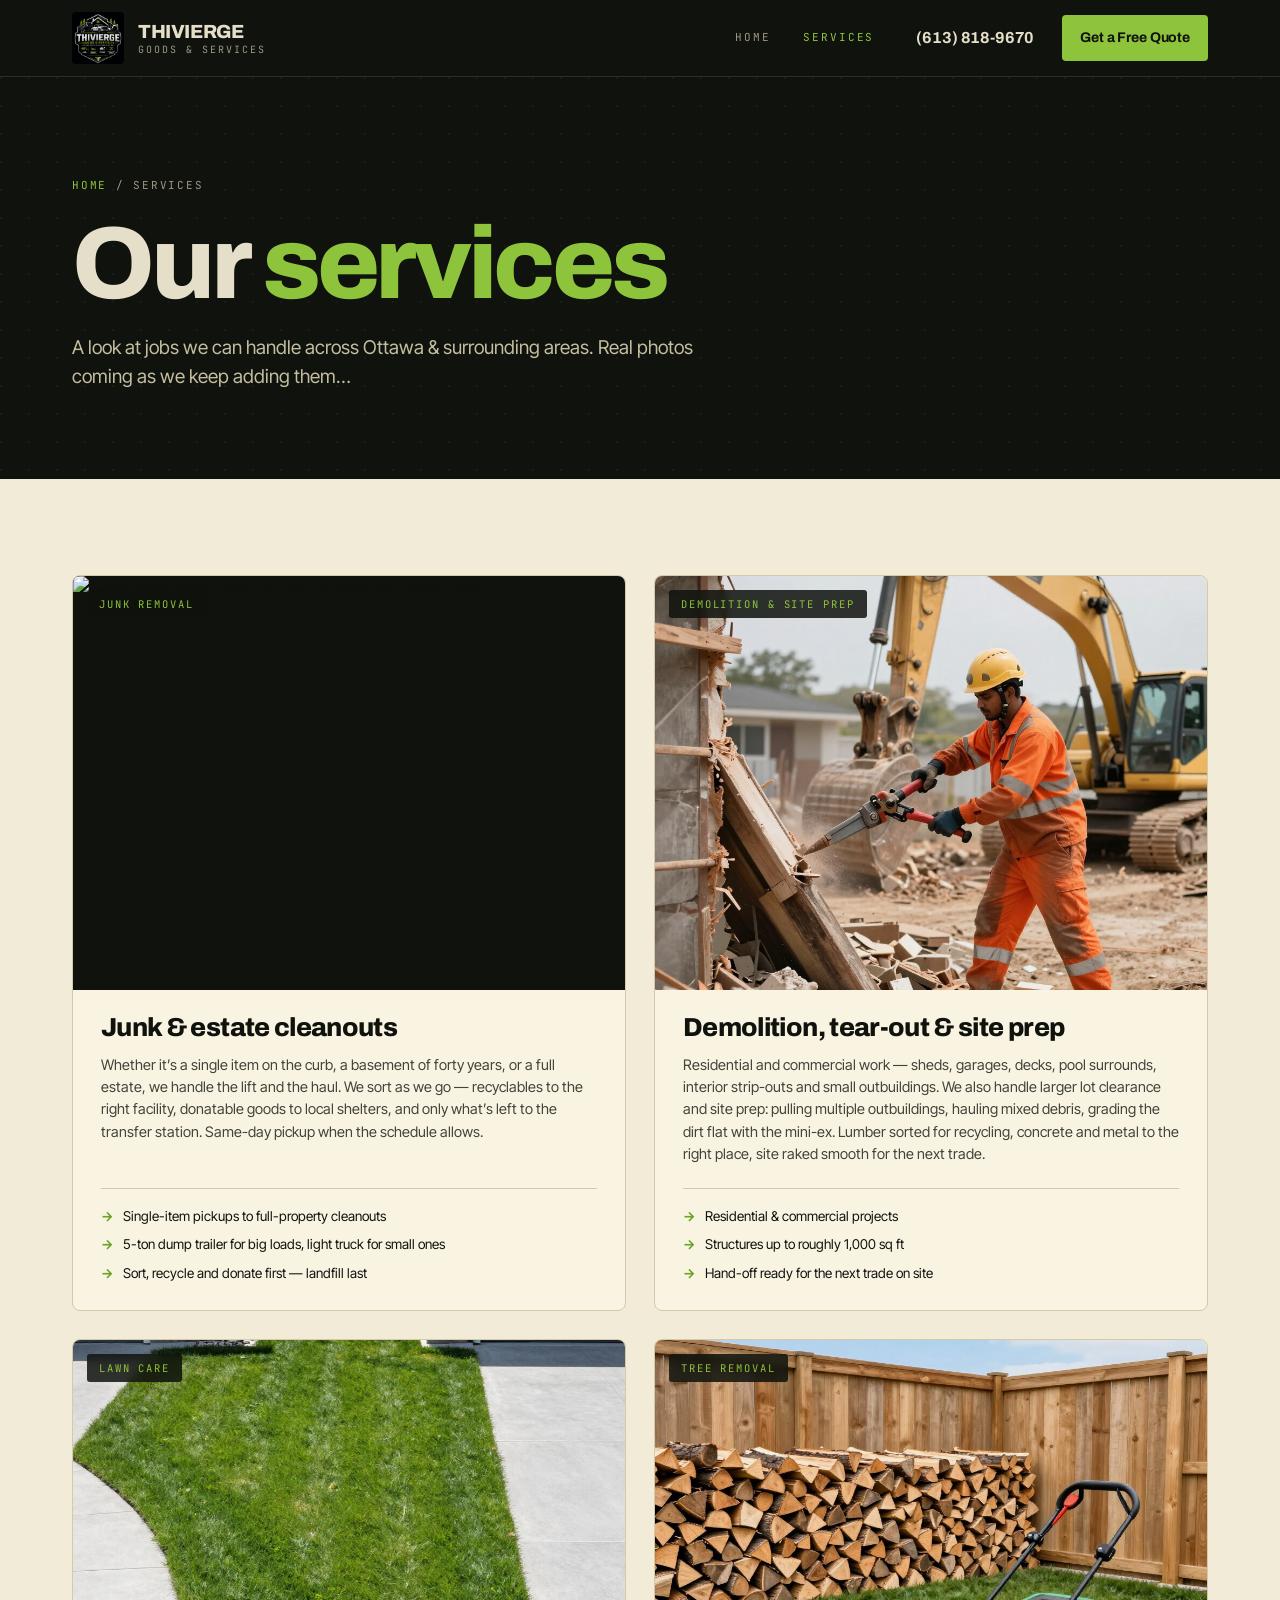
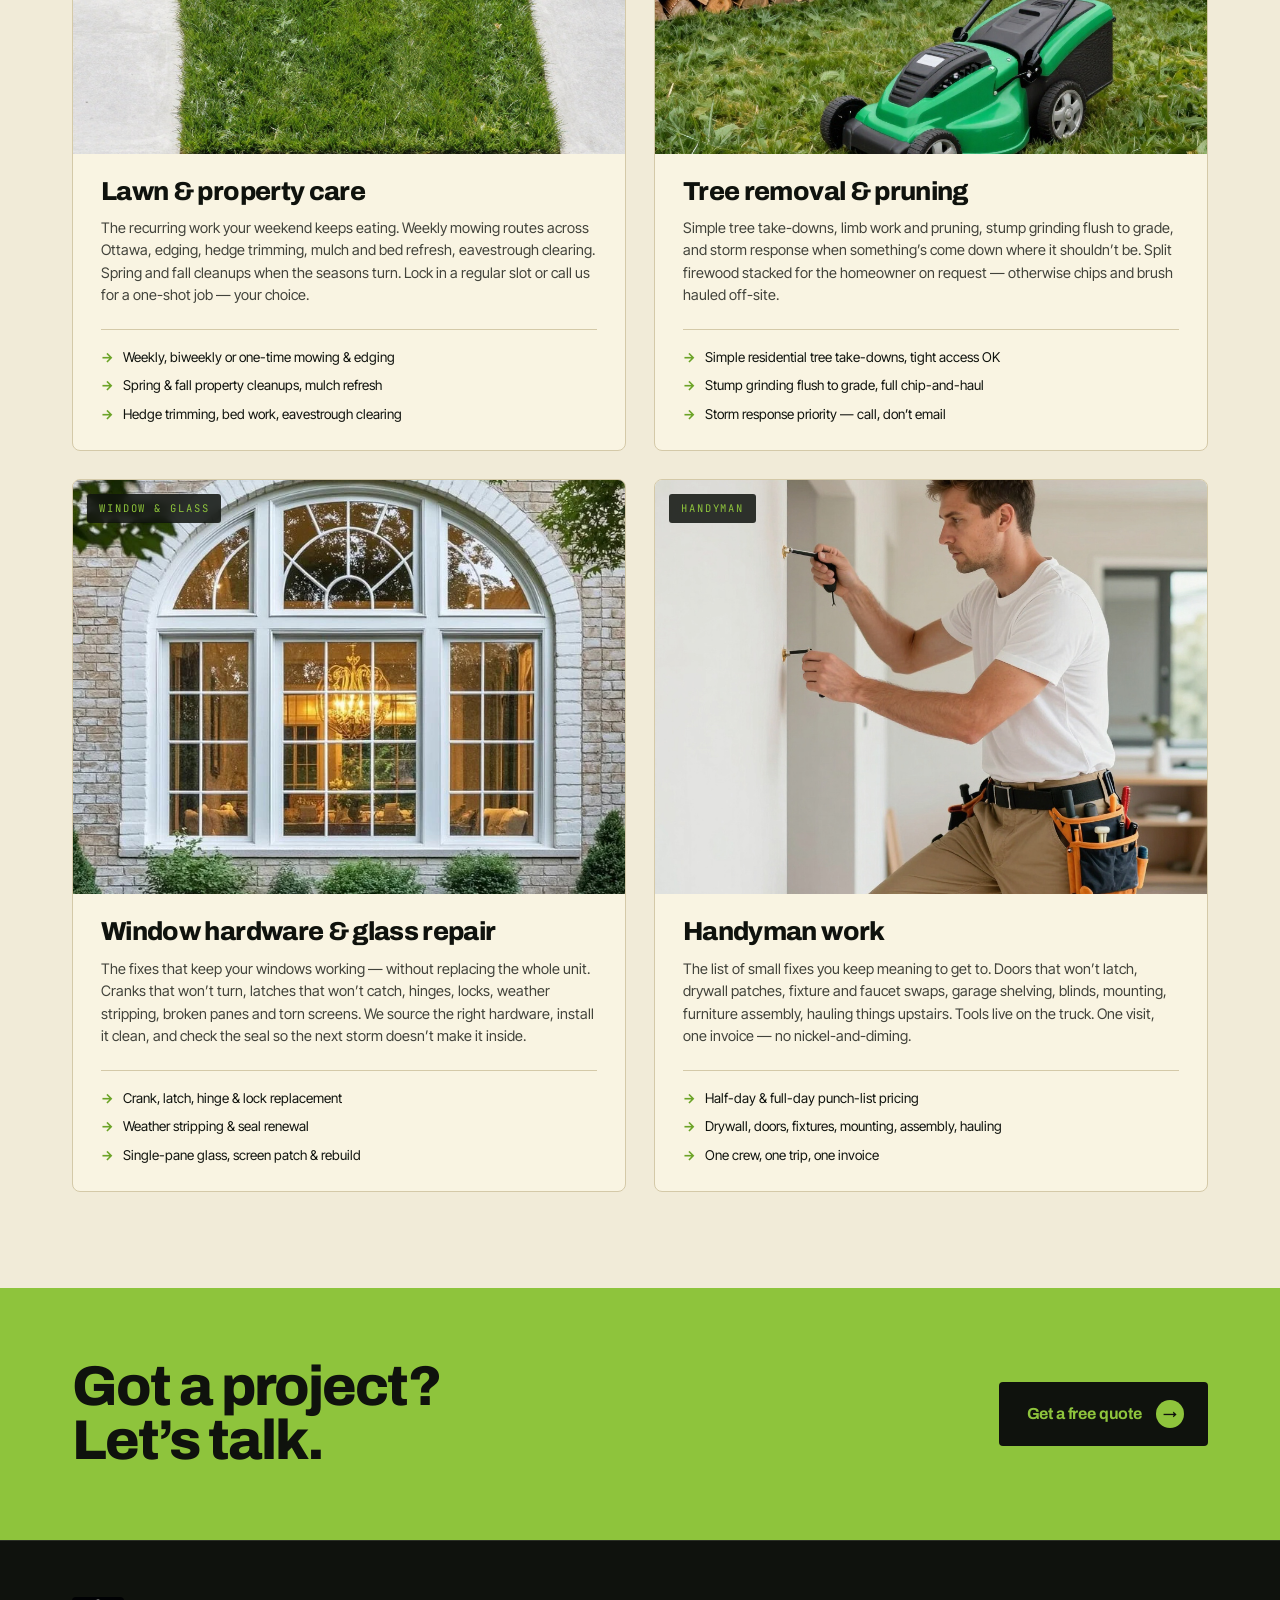
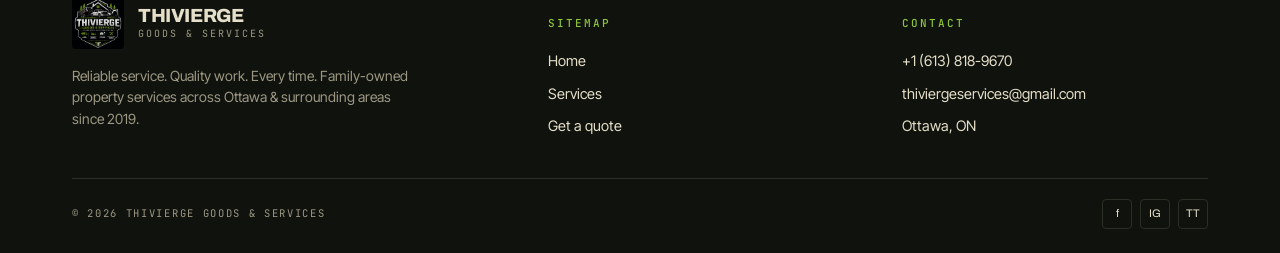
==== commit bac9e7c5: "Add files via upload" ====
--- a/services.html
+++ b/services.html
@@ -52,7 +52,7 @@
 
         <article class="case" id="junk">
           <div class="case-photo">
-            <img src="assets/portfolio/heavy-duty-reliability.jpg" alt="Thivierge dump truck on a residential street" loading="lazy" />
+            <img src="assets/portfolio/dump-trailer.jpg" alt="5-ton dump trailer used for junk removal and estate cleanouts" loading="lazy" />
             <span class="badge">Junk removal</span>
           </div>
           <div class="case-body">
@@ -60,7 +60,7 @@
             <p class="desc">Whether it&rsquo;s a single item on the curb, a basement of forty years, or a full estate, we handle the lift and the haul. We sort as we go &mdash; recyclables to the right facility, donatable goods to local shelters, and only what&rsquo;s left to the transfer station. Same-day pickup when the schedule allows.</p>
             <ul class="case-features">
               <li>Single-item pickups to full-property cleanouts</li>
-              <li>14-yard dump trailer for big loads, light truck for small ones</li>
+              <li>5-ton dump trailer for big loads, light truck for small ones</li>
               <li>Sort, recycle and donate first &mdash; landfill last</li>
             </ul>
           </div>
@@ -77,10 +77,7 @@
             <ul class="case-features">
               <li>Residential &amp; commercial projects</li>
               <li>Structures up to roughly 1,000 sq ft</li>
-              <li>Mini-excavator on staff, hand-demo where it fits</li>
-              <li>Lot clearance, debris haul &amp; site grading</li>
               <li>Hand-off ready for the next trade on site</li>
-              <li>Permit coordination if your project needs one</li>
             </ul>
           </div>
         </article>
@@ -108,11 +105,27 @@
           </div>
           <div class="case-body">
             <h3>Tree removal &amp; pruning</h3>
-            <p class="desc">Take-downs up to roughly 60 feet, limb work and pruning, stump grinding flush to grade, and storm response when something&rsquo;s come down where it shouldn&rsquo;t be. Split firewood stacked for the homeowner on request &mdash; otherwise chips and brush hauled off-site.</p>
-            <ul class="case-features">
-              <li>Residential take-downs up to ~60 ft, tight access OK</li>
+            <p class="desc">Simple tree take-downs, limb work and pruning, stump grinding flush to grade, and storm response when something&rsquo;s come down where it shouldn&rsquo;t be. Split firewood stacked for the homeowner on request &mdash; otherwise chips and brush hauled off-site.</p>
+            <ul class="case-features">
+              <li>Simple residential tree take-downs, tight access OK</li>
               <li>Stump grinding flush to grade, full chip-and-haul</li>
               <li>Storm response priority &mdash; call, don&rsquo;t email</li>
+            </ul>
+          </div>
+        </article>
+
+        <article class="case" id="window">
+          <div class="case-photo">
+            <img src="assets/portfolio/window-hardware.jpg" alt="Arched residential window with multi-pane glass and white frames" loading="lazy" />
+            <span class="badge">Window &amp; glass</span>
+          </div>
+          <div class="case-body">
+            <h3>Window hardware &amp; glass repair</h3>
+            <p class="desc">The fixes that keep your windows working &mdash; without replacing the whole unit. Cranks that won&rsquo;t turn, latches that won&rsquo;t catch, hinges, locks, weather stripping, broken panes and torn screens. We source the right hardware, install it clean, and check the seal so the next storm doesn&rsquo;t make it inside.</p>
+            <ul class="case-features">
+              <li>Crank, latch, hinge &amp; lock replacement</li>
+              <li>Weather stripping &amp; seal renewal</li>
+              <li>Single-pane glass, screen patch &amp; rebuild</li>
             </ul>
           </div>
         </article>
@@ -129,22 +142,6 @@
               <li>Half-day &amp; full-day punch-list pricing</li>
               <li>Drywall, doors, fixtures, mounting, assembly, hauling</li>
               <li>One crew, one trip, one invoice</li>
-            </ul>
-          </div>
-        </article>
-
-        <article class="case" id="window">
-          <div class="case-photo">
-            <img src="assets/portfolio/window-hardware.jpg" alt="Arched residential window with multi-pane glass and white frames" loading="lazy" />
-            <span class="badge">Window &amp; glass</span>
-          </div>
-          <div class="case-body">
-            <h3>Window hardware &amp; glass repair</h3>
-            <p class="desc">The fixes that keep your windows working &mdash; without replacing the whole unit. Cranks that won&rsquo;t turn, latches that won&rsquo;t catch, hinges, locks, weather stripping, broken panes and torn screens. We source the right hardware, install it clean, and check the seal so the next storm doesn&rsquo;t make it inside.</p>
-            <ul class="case-features">
-              <li>Crank, latch, hinge &amp; lock replacement</li>
-              <li>Weather stripping &amp; seal renewal</li>
-              <li>Single-pane glass, screen patch &amp; rebuild</li>
             </ul>
           </div>
         </article>
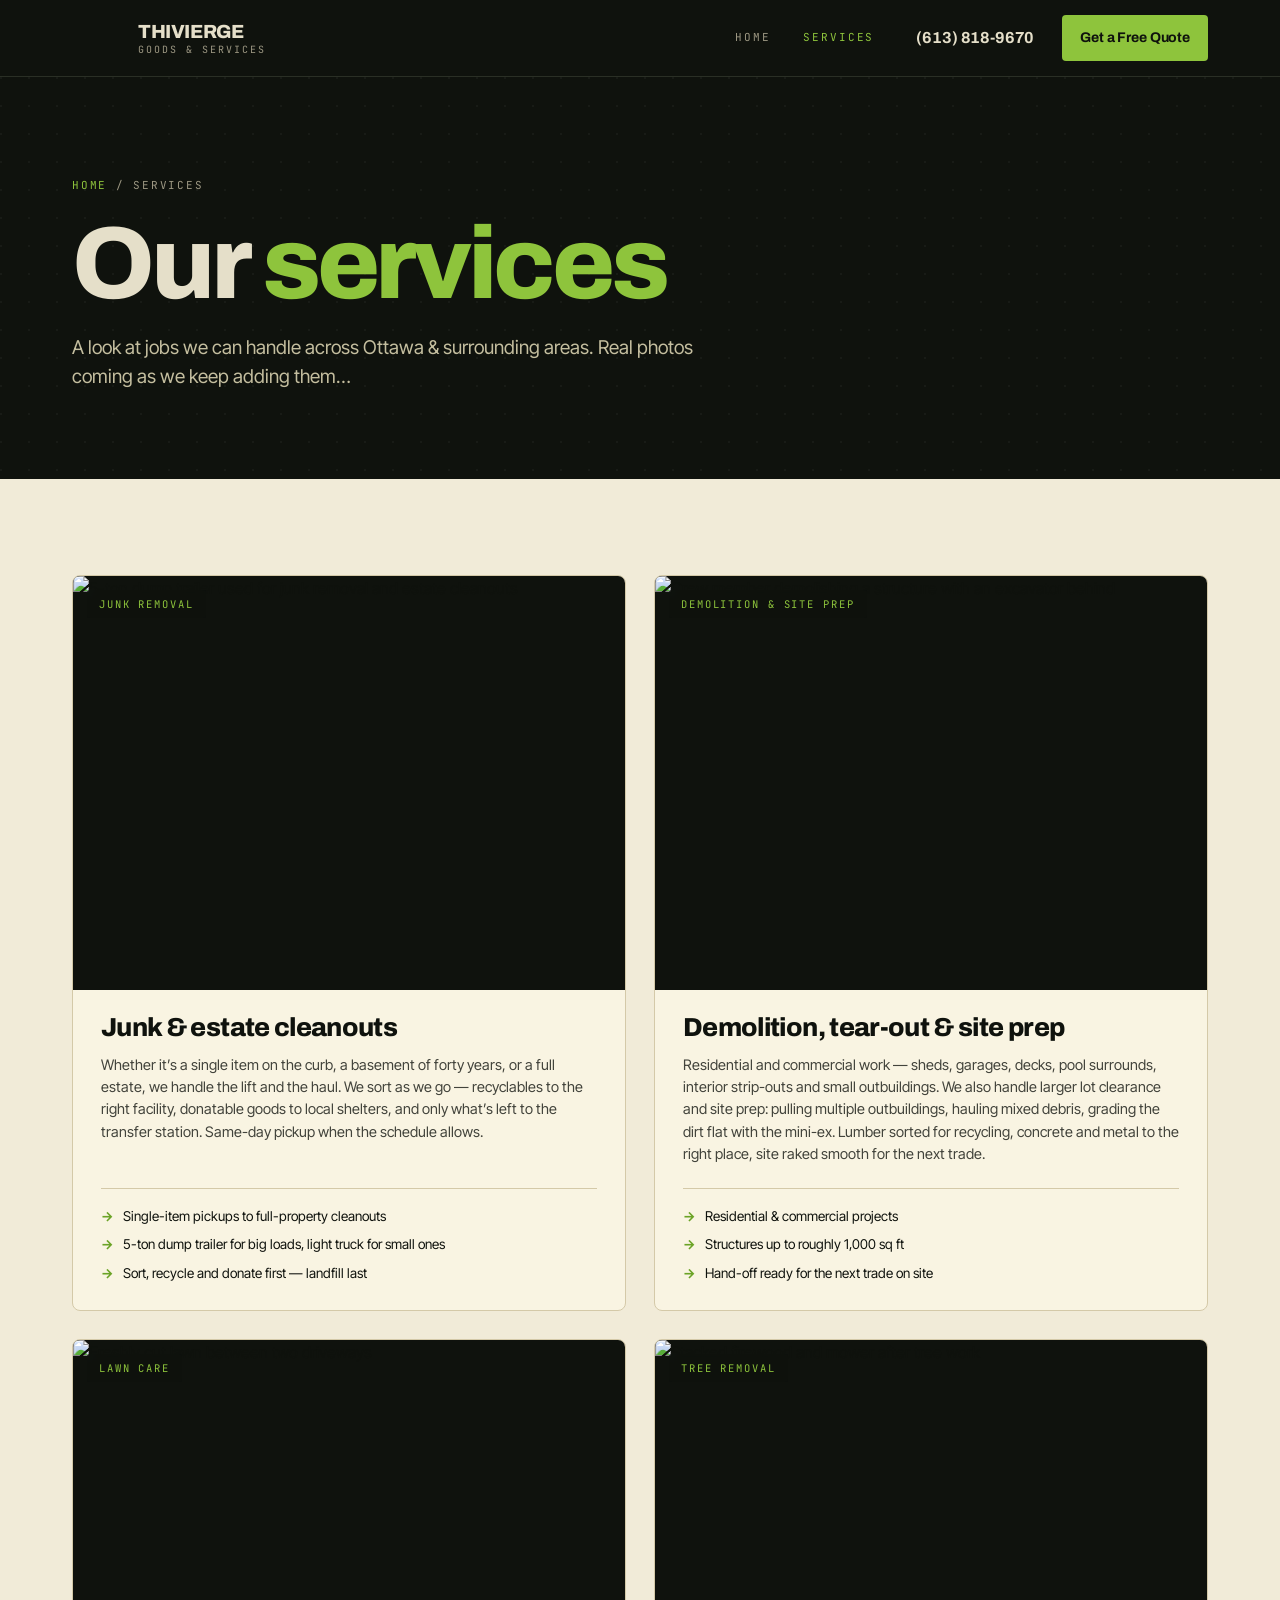
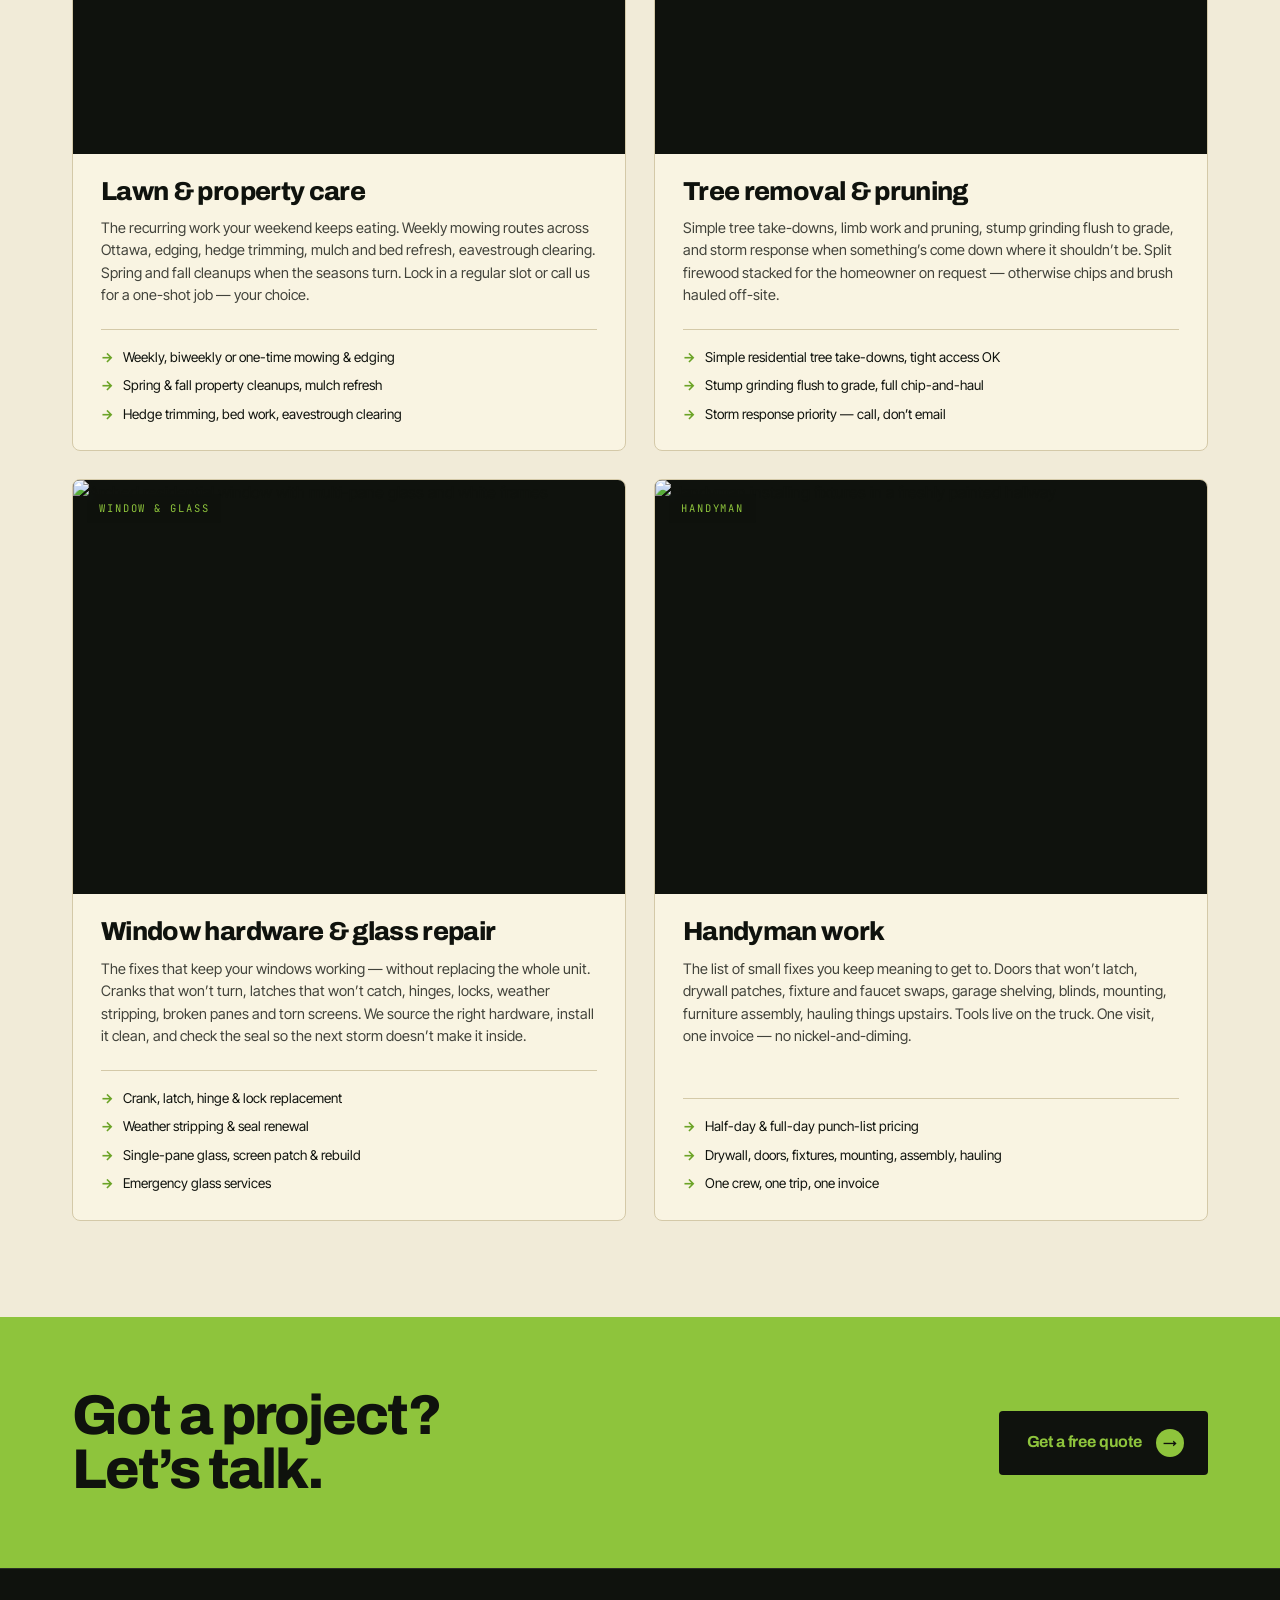
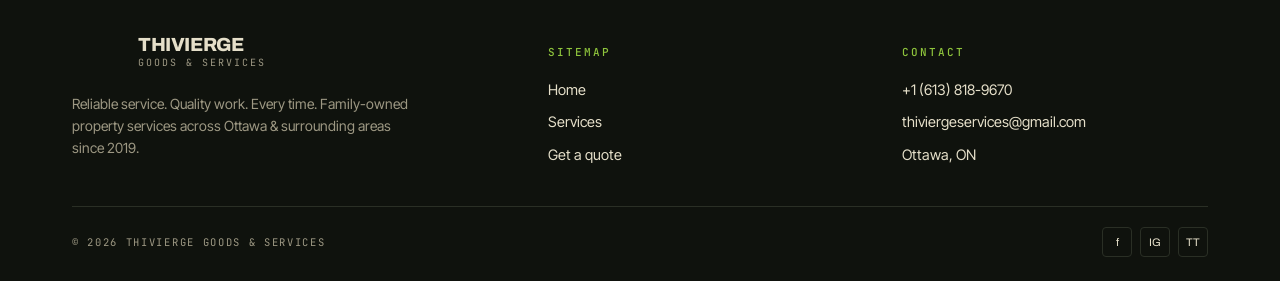
==== commit 24320f76: "Add files via upload" ====
--- a/services.html
+++ b/services.html
@@ -52,7 +52,7 @@
 
         <article class="case" id="junk">
           <div class="case-photo">
-            <img src="assets/portfolio/dump-trailer.jpg" alt="5-ton dump trailer used for junk removal and estate cleanouts" loading="lazy" />
+            <img src="assets/portfolio/dump-trailer.webp" alt="5-ton dump trailer used for junk removal and estate cleanouts" loading="lazy" />
             <span class="badge">Junk removal</span>
           </div>
           <div class="case-body">
@@ -68,7 +68,7 @@
 
         <article class="case" id="demo">
           <div class="case-photo">
-            <img src="assets/portfolio/structural-demolition.jpg" alt="Crew member demolishing a structure with an excavator behind" loading="lazy" />
+            <img src="assets/portfolio/structural-demolition.webp" alt="Crew member demolishing a structure with an excavator behind" loading="lazy" />
             <span class="badge">Demolition &amp; site prep</span>
           </div>
           <div class="case-body">
@@ -84,7 +84,7 @@
 
         <article class="case" id="lawn">
           <div class="case-photo">
-            <img src="assets/portfolio/precision-lawn-care.jpg" alt="Freshly cut lawn between two driveways" loading="lazy" />
+            <img src="assets/portfolio/precision-lawn-care.webp" alt="Freshly cut lawn between two driveways" loading="lazy" />
             <span class="badge">Lawn care</span>
           </div>
           <div class="case-body">
@@ -100,7 +100,7 @@
 
         <article class="case" id="tree">
           <div class="case-photo">
-            <img src="assets/portfolio/industrial-maintenance.jpg" alt="Stacked firewood and mower after tree work" loading="lazy" />
+            <img src="assets/portfolio/industrial-maintenance.webp" alt="Stacked firewood and mower after tree work" loading="lazy" />
             <span class="badge">Tree removal</span>
           </div>
           <div class="case-body">
@@ -116,7 +116,7 @@
 
         <article class="case" id="window">
           <div class="case-photo">
-            <img src="assets/portfolio/window-hardware.jpg" alt="Arched residential window with multi-pane glass and white frames" loading="lazy" />
+            <img src="assets/portfolio/window-hardware.webp" alt="Arched residential window with multi-pane glass and white frames" loading="lazy" />
             <span class="badge">Window &amp; glass</span>
           </div>
           <div class="case-body">
@@ -126,13 +126,14 @@
               <li>Crank, latch, hinge &amp; lock replacement</li>
               <li>Weather stripping &amp; seal renewal</li>
               <li>Single-pane glass, screen patch &amp; rebuild</li>
+              <li>Emergency glass services</li>
             </ul>
           </div>
         </article>
 
         <article class="case" id="handy">
           <div class="case-photo">
-            <img src="assets/portfolio/honest-communication.jpg" alt="Handyman installing fixtures in a freshly painted hallway" loading="lazy" />
+            <img src="assets/portfolio/honest-communication.webp" alt="Handyman installing fixtures in a freshly painted hallway" loading="lazy" />
             <span class="badge">Handyman</span>
           </div>
           <div class="case-body">
--- a/style.css
+++ b/style.css
@@ -65,7 +65,7 @@
 .brand { display: flex; align-items: center; gap: 14px; }
 .brand-mark {
   width: 52px; height: 52px;
-  background: url('assets/logo.png') center/contain no-repeat;
+  background: url('assets/logo.webp') center/contain no-repeat;
   border-radius: 4px;
 }
 .brand-name { line-height: 1; }
